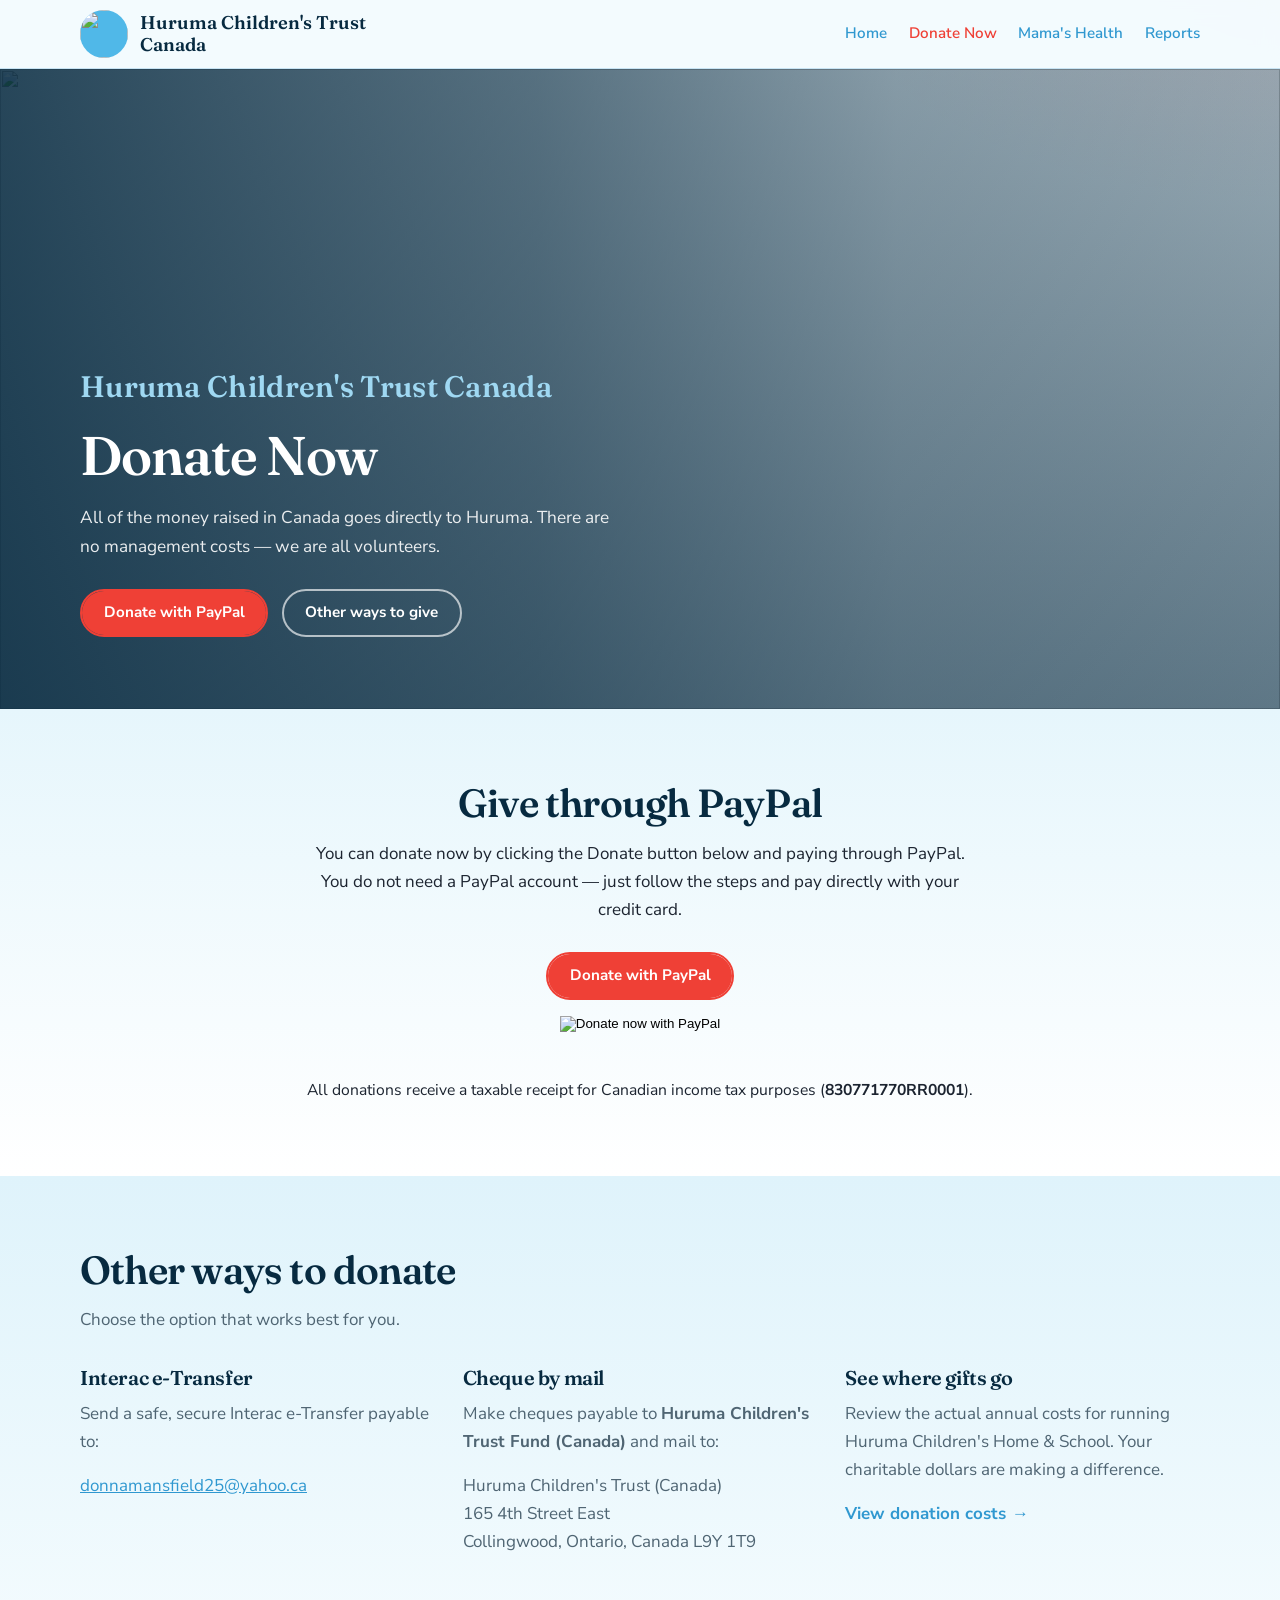
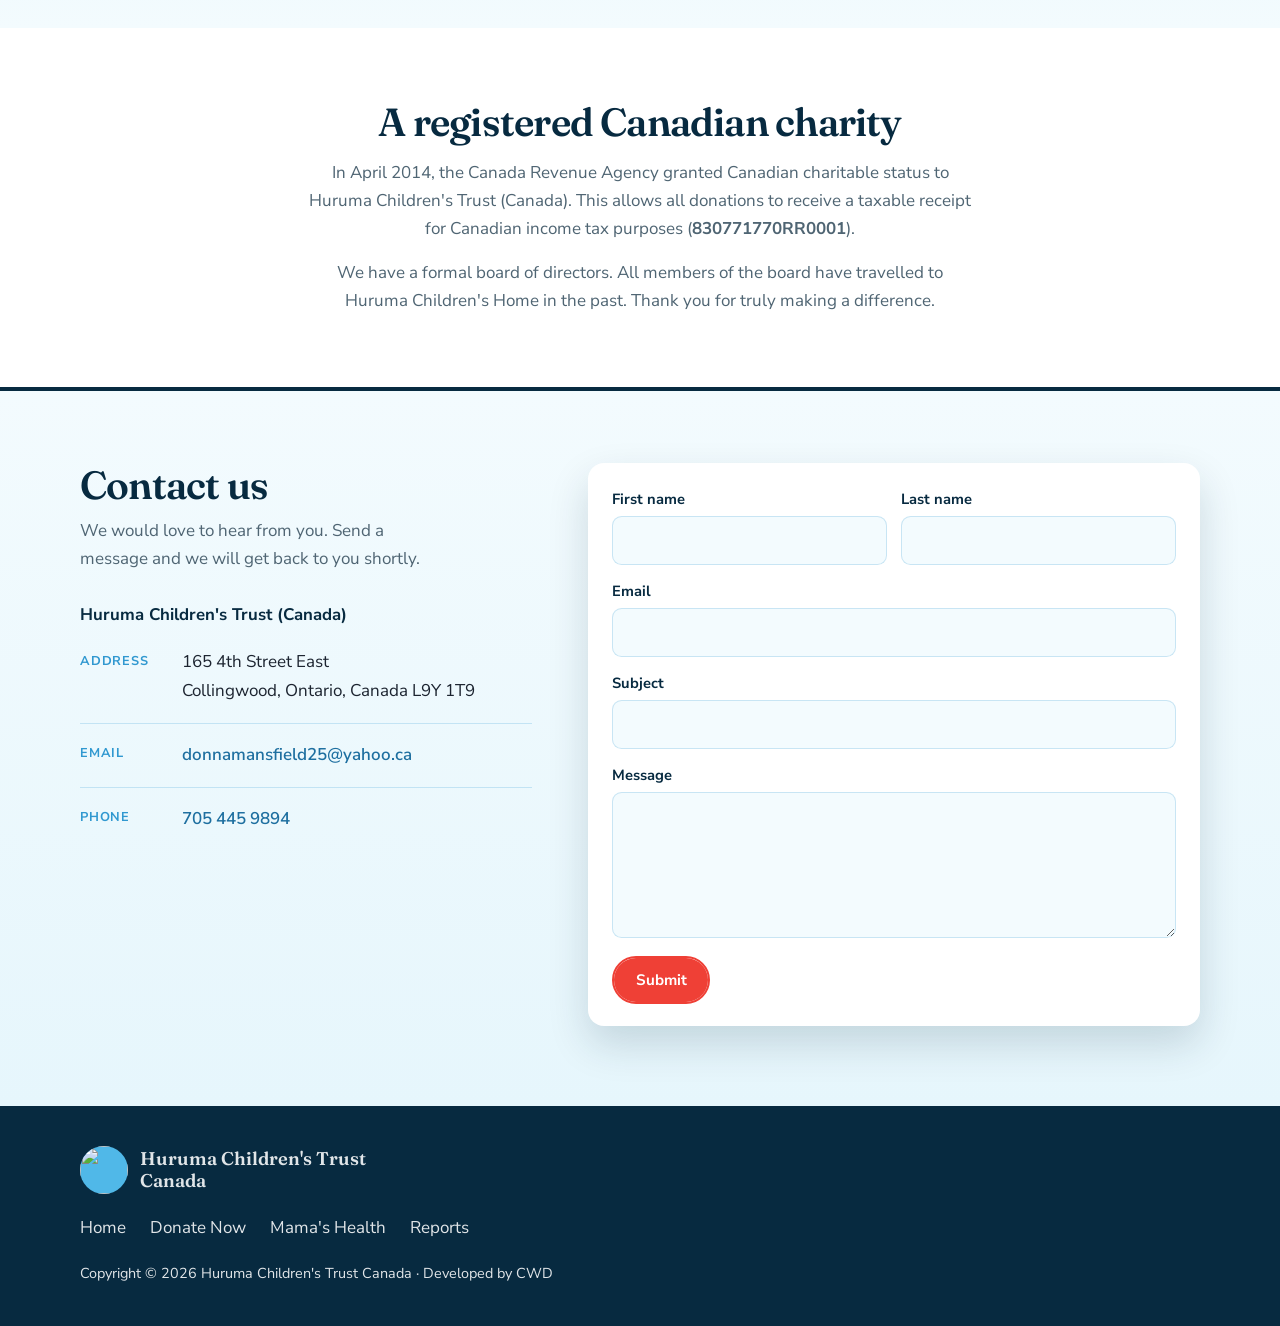
==== donate-now/index.html @ 6904f151 "Serve the existing public URLs and restore the contact form." ====
<!DOCTYPE html>
<html lang="en">
<head>
  <meta charset="utf-8">
  <meta name="viewport" content="width=device-width, initial-scale=1">
  <title>Donate Now | Huruma Children's Trust Canada</title>
  <meta name="description" content="Donate to Huruma Children's Trust Canada by PayPal, Interac e-Transfer, or cheque. All Canadian donations receive a charitable tax receipt.">
  <link rel="canonical" href="https://hurumachildrenstrustcanada.org/donate-now/">
  <meta property="og:title" content="Donate Now | Huruma Children's Trust Canada">
  <meta property="og:description" content="Your gift goes straight to the children at Huruma Children's Home in Ngong, Kenya.">
  <meta property="og:image" content="https://media.cwd-cdn.com/huruma-childrens-trust-canada/images/donate-hero-kids.jpg">
  <link rel="icon" href="https://media.cwd-cdn.com/huruma-childrens-trust-canada/images/favicon.png" type="image/png">
  <link rel="apple-touch-icon" href="https://media.cwd-cdn.com/huruma-childrens-trust-canada/images/favicon.png">
  <link rel="preconnect" href="https://fonts.googleapis.com">
  <link rel="preconnect" href="https://fonts.gstatic.com" crossorigin>
  <link href="https://fonts.googleapis.com/css2?family=Fraunces:opsz,wght@9..144,500;9..144,600;9..144,700&family=Nunito+Sans:opsz,wght@6..12,400;6..12,500;6..12,600;6..12,700&display=swap" rel="stylesheet">
  <link rel="stylesheet" href="../styles.css?v=20261124a">
</head>
<body>
  <a class="skip-link" href="#main">Skip to content</a>

  <header class="site-header">
    <div class="header-inner">
      <a class="brand" href="../index.html" aria-label="Huruma Children's Trust Canada home">
        <img src="https://media.cwd-cdn.com/huruma-childrens-trust-canada/images/logo.png" alt="" width="56" height="56">
        <span>Huruma Children's Trust Canada</span>
      </a>
      <button class="nav-toggle" type="button" aria-expanded="false" aria-controls="site-nav" aria-label="Open menu">
        <span></span><span></span><span></span>
      </button>
      <nav id="site-nav" class="site-nav" aria-label="Primary">
        <a href="../index.html">Home</a>
        <a href="../donate-now/" aria-current="page">Donate Now</a>
        <a href="../mamas-health/">Mama's Health</a>
        <a href="../reports-from-board-of-directors/">Reports</a>
      </nav>
    </div>
  </header>

  <main id="main">
    <section class="hero hero-page" aria-label="Donate">
      <div class="hero-media" aria-hidden="true">
        <div class="hero-slides">
          <img
            class="is-active"
            src="https://media.cwd-cdn.com/huruma-childrens-trust-canada/images/donate-hero-kids.jpg"
            alt=""
            width="1240"
            height="456"
            fetchpriority="high">
        </div>
      </div>
      <div class="hero-content">
        <p class="hero-brand">Huruma Children's Trust Canada</p>
        <h1>Donate Now</h1>
        <p class="hero-lead">All of the money raised in Canada goes directly to Huruma. There are no management costs — we are all volunteers.</p>
        <form id="paypal-hero" class="paypal-form-hidden" action="https://www.paypal.com/cgi-bin/webscr" method="post" target="_blank">
          <input type="hidden" name="cmd" value="_donations">
          <input type="hidden" name="bn" value="TipsandTricks_SP">
          <input type="hidden" name="business" value="donnamansfield25@yahoo.ca">
          <input type="hidden" name="rm" value="0">
          <input type="hidden" name="currency_code" value="CAD">
          <input type="hidden" name="item_name" value="Huruma Children's Trust Canada">
        </form>
        <div class="hero-actions">
          <button class="btn btn-primary" type="submit" form="paypal-hero" name="submit">Donate with PayPal</button>
          <a class="btn btn-ghost" href="#other-ways">Other ways to give</a>
        </div>
      </div>
    </section>

    <section class="donate-intro" id="paypal">
      <div class="wrap narrow">
        <h2>Give through PayPal</h2>
        <p>You can donate now by clicking the Donate button below and paying through PayPal. You do not need a PayPal account — just follow the steps and pay directly with your credit card.</p>

        <form class="paypal-form" action="https://www.paypal.com/cgi-bin/webscr" method="post" target="_blank">
          <input type="hidden" name="cmd" value="_donations">
          <input type="hidden" name="bn" value="TipsandTricks_SP">
          <input type="hidden" name="business" value="donnamansfield25@yahoo.ca">
          <input type="hidden" name="rm" value="0">
          <input type="hidden" name="currency_code" value="CAD">
          <input type="hidden" name="item_name" value="Huruma Children's Trust Canada">
          <div class="paypal-actions">
            <button class="btn btn-primary" type="submit" name="submit">Donate with PayPal</button>
            <button class="paypal-btn" type="submit" name="submit">
              <img
                src="https://media.cwd-cdn.com/huruma-childrens-trust-canada/images/paypal-donate.png"
                alt="Donate now with PayPal"
                width="280"
                height="80">
            </button>
          </div>
        </form>
        <p class="donate-receipt">All donations receive a taxable receipt for Canadian income tax purposes (<strong>830771770RR0001</strong>).</p>
      </div>
    </section>

    <section class="donate-ways" id="other-ways">
      <div class="wrap">
        <div class="section-head">
          <h2>Other ways to donate</h2>
          <p>Choose the option that works best for you.</p>
        </div>
        <div class="donate-ways-grid">
          <article class="donate-way">
            <h3>Interac e-Transfer</h3>
            <p>Send a safe, secure Interac e-Transfer payable to:</p>
            <p><a href="mailto:donnamansfield25@yahoo.ca">donnamansfield25@yahoo.ca</a></p>
          </article>
          <article class="donate-way">
            <h3>Cheque by mail</h3>
            <p>Make cheques payable to <strong>Huruma Children's Trust Fund (Canada)</strong> and mail to:</p>
            <p>Huruma Children's Trust (Canada)<br>
              165 4th Street East<br>
              Collingwood, Ontario, Canada L9Y 1T9</p>
          </article>
          <article class="donate-way">
            <h3>See where gifts go</h3>
            <p>Review the actual annual costs for running Huruma Children's Home &amp; School. Your charitable dollars are making a difference.</p>
            <p><a class="text-link" href="../donation-costs.html">View donation costs <span aria-hidden="true">→</span></a></p>
          </article>
        </div>
      </div>
    </section>

    <section class="donate-trust">
      <div class="wrap narrow">
        <h2>A registered Canadian charity</h2>
        <p>In April 2014, the Canada Revenue Agency granted Canadian charitable status to Huruma Children's Trust (Canada). This allows all donations to receive a taxable receipt for Canadian income tax purposes (<strong>830771770RR0001</strong>).</p>
        <p>We have a formal board of directors. All members of the board have travelled to Huruma Children's Home in the past. Thank you for truly making a difference.</p>
      </div>
    </section>

    <section class="contact" id="contact">
      <div class="wrap contact-panel">
        <div class="contact-copy">
          <div class="contact-intro">
            <h2>Contact us</h2>
            <p>We would love to hear from you. Send a message and we will get back to you shortly.</p>
          </div>
          <div class="contact-details">
            <p class="contact-org">Huruma Children's Trust (Canada)</p>
            <div class="contact-rows">
              <div class="contact-row">
                <span class="contact-label">Address</span>
                <p>165 4th Street East<br>Collingwood, Ontario, Canada L9Y 1T9</p>
              </div>
              <div class="contact-row">
                <span class="contact-label">Email</span>
                <p><a href="mailto:donnamansfield25@yahoo.ca">donnamansfield25@yahoo.ca</a></p>
              </div>
              <div class="contact-row">
                <span class="contact-label">Phone</span>
                <p><a href="tel:+17054459894">705 445 9894</a></p>
              </div>
            </div>
          </div>
        </div>
        <form class="contact-form" action="https://formsubmit.co/donnamansfield25@yahoo.ca" method="post">
          <p class="contact-sent" role="status" hidden>Thank you. Your message has been sent, and we will get back to you shortly.</p>
          <input type="hidden" name="_subject" value="Message from the Huruma Children's Trust Canada website">
          <input type="hidden" name="_template" value="table">
          <input type="hidden" name="_captcha" value="false">
          <input type="hidden" name="_next" value="">
          <p class="contact-honey" aria-hidden="true">
            <label>If you are human, leave this field blank.
              <input type="text" name="_honey" tabindex="-1" autocomplete="off">
            </label>
          </p>
          <div class="contact-fields">
            <label>
              <span>First name</span>
              <input type="text" name="First name" autocomplete="given-name" required>
            </label>
            <label>
              <span>Last name</span>
              <input type="text" name="Last name" autocomplete="family-name" required>
            </label>
          </div>
          <label>
            <span>Email</span>
            <input type="email" name="email" autocomplete="email" required>
          </label>
          <label>
            <span>Subject</span>
            <input type="text" name="Subject" autocomplete="off" required>
          </label>
          <label>
            <span>Message</span>
            <textarea name="Message" rows="5" required></textarea>
          </label>
          <button class="btn btn-primary" type="submit">Submit</button>
        </form>
      </div>
    </section>
  </main>

  <footer class="site-footer">
    <div class="wrap footer-grid">
      <a class="brand brand-footer" href="../index.html">
        <img src="https://media.cwd-cdn.com/huruma-childrens-trust-canada/images/logo.png" alt="" width="48" height="48">
        <span>Huruma Children's Trust Canada</span>
      </a>
      <nav aria-label="Footer">
        <a href="../index.html">Home</a>
        <a href="../donate-now/">Donate Now</a>
        <a href="../mamas-health/">Mama's Health</a>
        <a href="../reports-from-board-of-directors/">Reports</a>
      </nav>
      <p class="footer-meta">Copyright © 2026 Huruma Children's Trust Canada · Developed by <a href="https://collingwoodwebdesign.com">CWD</a></p>
    </div>
  </footer>

  <script>
    (function () {
      var toggle = document.querySelector('.nav-toggle');
      var nav = document.getElementById('site-nav');
      if (!toggle || !nav) return;
      toggle.addEventListener('click', function () {
        var open = toggle.getAttribute('aria-expanded') === 'true';
        toggle.setAttribute('aria-expanded', String(!open));
        nav.classList.toggle('is-open', !open);
      });
    })();
  </script>
  <script>
    (function () {
      var sent = new URLSearchParams(location.search).get("sent") === "1";
      document.querySelectorAll(".contact-form").forEach(function (form) {
        var next = form.querySelector('input[name="_next"]');
        if (next) {
          var url = new URL(location.href);
          url.searchParams.set("sent", "1");
          url.hash = "contact";
          next.value = url.toString();
        }
        var note = form.querySelector(".contact-sent");
        if (sent && note) note.hidden = false;
      });
    })();
  </script>
</body>
</html>
---- styles.css ----
:root {
  /* Logo colours: sky blue, heart red, white + dark for contrast */
  --blue: #3098d0;
  --blue-bright: #50b8e8;
  --blue-deep: #1e6fa0;
  --dark: #072a40;
  --sky: #e6f6fc;
  --sky-soft: #f3fbfe;
  --ink: #1c2430;
  --muted: #4f6573;
  --white: #ffffff;
  --accent: #ef4036;
  --accent-deep: #d4332b;
  --line: rgba(48, 152, 208, 0.22);
  --shadow: 0 18px 40px rgba(7, 42, 64, 0.16);
  --font-display: "Fraunces", Georgia, serif;
  --font-body: "Nunito Sans", "Segoe UI", sans-serif;
  --wrap: min(1120px, calc(100% - 2.5rem));
  --header-h: 4.25rem;
  --radius-photo: 1rem;

  /* Aliases used across the stylesheet */
  --navy: var(--blue);
  --navy-deep: var(--dark);
}

*,
*::before,
*::after {
  box-sizing: border-box;
}

html {
  scroll-behavior: smooth;
}

body {
  margin: 0;
  font-family: var(--font-body);
  font-size: 1.0625rem;
  line-height: 1.65;
  color: var(--ink);
  background:
    radial-gradient(1200px 500px at 8% -12%, rgba(80, 184, 232, 0.28), transparent 55%),
    radial-gradient(900px 420px at 100% 0%, rgba(239, 64, 54, 0.08), transparent 48%),
    var(--sky-soft);
}

img {
  max-width: 100%;
  height: auto;
  display: block;
}

a {
  color: var(--navy);
}

a:hover {
  color: var(--accent);
}

h1,
h2,
h3 {
  font-family: var(--font-display);
  font-weight: 600;
  line-height: 1.15;
  color: var(--dark);
  letter-spacing: -0.02em;
}

h1 {
  font-size: clamp(2.1rem, 5vw, 3.4rem);
  margin: 0 0 1rem;
}

h2 {
  font-size: clamp(1.75rem, 3.4vw, 2.45rem);
  margin: 0 0 0.85rem;
}

h3 {
  font-size: 1.25rem;
  margin: 0 0 0.5rem;
}

p {
  margin: 0 0 1rem;
}

p:last-child {
  margin-bottom: 0;
}

.skip-link {
  position: absolute;
  left: -999px;
  top: 0;
  background: var(--navy);
  color: var(--white);
  padding: 0.6rem 1rem;
  z-index: 1000;
}

.skip-link:focus {
  left: 0.75rem;
  top: 0.75rem;
}

.wrap {
  width: var(--wrap);
  margin-inline: auto;
}

.wrap.narrow {
  max-width: 42rem;
  text-align: center;
}

.section-head {
  max-width: 40rem;
  margin-bottom: 2rem;
}

.section-head p,
.hero-lead,
.mama-copy p,
.intro p {
  color: var(--muted);
}

.section-more {
  margin-top: 1.75rem;
}

/* Header */
.site-header {
  position: sticky;
  top: 0;
  z-index: 50;
  background: rgba(243, 251, 254, 0.94);
  backdrop-filter: blur(10px);
  border-bottom: 1px solid var(--line);
}

.header-inner {
  width: var(--wrap);
  margin-inline: auto;
  min-height: var(--header-h);
  display: flex;
  align-items: center;
  justify-content: space-between;
  gap: 1rem;
}

.brand {
  display: inline-flex;
  align-items: center;
  gap: 0.75rem;
  text-decoration: none;
  color: var(--dark);
  font-family: var(--font-display);
  font-weight: 600;
  font-size: clamp(0.95rem, 2vw, 1.15rem);
  line-height: 1.2;
  max-width: min(100%, 18rem);
}

.brand img {
  width: 3rem;
  height: 3rem;
  object-fit: cover;
  flex-shrink: 0;
  border-radius: 50%;
  background: var(--blue-bright);
}

.site-nav {
  display: flex;
  align-items: center;
  gap: 1.35rem;
}

.site-nav a {
  text-decoration: none;
  color: var(--navy);
  font-weight: 600;
  font-size: 0.95rem;
}

.site-nav a[aria-current="page"] {
  color: var(--accent);
}

.nav-toggle {
  display: none;
  width: 2.5rem;
  height: 2.5rem;
  border: 0;
  background: transparent;
  padding: 0.45rem;
  cursor: pointer;
}

.nav-toggle span {
  display: block;
  height: 2px;
  margin: 0.35rem 0;
  background: var(--navy);
  border-radius: 2px;
  transition: transform 0.25s ease, opacity 0.25s ease;
}

.nav-toggle[aria-expanded="true"] span:nth-child(1) {
  transform: translateY(8px) rotate(45deg);
}

.nav-toggle[aria-expanded="true"] span:nth-child(2) {
  opacity: 0;
}

.nav-toggle[aria-expanded="true"] span:nth-child(3) {
  transform: translateY(-8px) rotate(-45deg);
}

/* Buttons & links */
.btn {
  display: inline-flex;
  align-items: center;
  justify-content: center;
  gap: 0.4rem;
  min-height: 3rem;
  height: 3rem;
  max-height: 3rem;
  padding: 0 1.35rem;
  border-radius: 999px;
  text-decoration: none;
  font-weight: 700;
  font-size: 0.95rem;
  line-height: 1;
  border: 2px solid transparent;
  box-sizing: border-box;
  font-family: inherit;
  transition: transform 0.2s ease, background 0.2s ease, color 0.2s ease, border-color 0.2s ease;
}

button.btn {
  appearance: none;
  -webkit-appearance: none;
  cursor: pointer;
  margin: 0;
  background-clip: padding-box;
}

.btn:hover {
  transform: translateY(-1px);
}

.btn-primary {
  background: var(--accent);
  color: var(--white);
  border-color: var(--accent);
}

.btn-primary:hover {
  background: var(--accent-deep);
  border-color: var(--accent-deep);
  color: var(--white);
}

.btn-ghost {
  background: transparent;
  color: var(--white);
  border-color: rgba(255, 255, 255, 0.65);
}

.btn-ghost:hover {
  background: rgba(255, 255, 255, 0.12);
  color: var(--white);
}

.text-link {
  display: inline-flex;
  align-items: center;
  gap: 0.35rem;
  font-weight: 700;
  text-decoration: none;
  color: var(--navy);
}

.text-link:hover {
  color: var(--accent);
}

/* Hero — full-bleed */
.hero {
  position: relative;
  min-height: min(92vh, 860px);
  display: grid;
  align-items: end;
  color: var(--white);
  overflow: hidden;
}

.hero-media {
  position: absolute;
  inset: 0;
}

.hero-slides {
  position: absolute;
  inset: 0;
}

.hero-slides img {
  position: absolute;
  inset: 0;
  width: 100%;
  height: 100%;
  object-fit: cover;
  object-position: center 30%;
  opacity: 0;
  transition: opacity 1.1s ease-in-out;
  z-index: 0;
}

.hero-slides img.is-active {
  opacity: 1;
  z-index: 1;
}

.hero-media::after {
  content: "";
  position: absolute;
  inset: 0;
  z-index: 2;
  background:
    linear-gradient(90deg, rgba(7, 42, 64, 0.82) 0%, rgba(7, 42, 64, 0.55) 42%, rgba(7, 42, 64, 0.28) 70%, rgba(7, 42, 64, 0.18) 100%),
    linear-gradient(180deg, rgba(7, 42, 64, 0.25) 0%, rgba(7, 42, 64, 0.55) 100%);
}

.hero-content {
  position: relative;
  z-index: 3;
  width: var(--wrap);
  margin: 0 auto;
  padding: 5.5rem 0 4.5rem;
  max-width: 38rem;
  margin-left: max(1.25rem, calc((100% - min(1120px, calc(100% - 2.5rem))) / 2));
  animation: rise 0.9s ease-out both;
}

.hero-brand {
  margin: 0 0 0.85rem;
  font-family: var(--font-display);
  font-size: clamp(1.35rem, 3vw, 1.85rem);
  font-weight: 600;
  color: #9fd8f2;
  letter-spacing: 0.01em;
}

.hero h1 {
  color: var(--white);
}

.hero-lead {
  color: rgba(255, 255, 255, 0.9);
  font-size: 1.08rem;
  max-width: 34rem;
  margin-bottom: 1.75rem;
}

.hero-actions {
  display: flex;
  flex-wrap: wrap;
  align-items: center;
  gap: 0.85rem;
}

/* Intro */
.intro {
  padding: 5rem 0 4rem;
  background:
    linear-gradient(180deg, var(--sky) 0%, var(--white) 100%);
}

.intro h2 {
  animation: rise 0.7s ease-out both;
}

/* Mama */
.mama {
  padding: 4.5rem 0;
}

.mama-grid {
  display: grid;
  grid-template-columns: minmax(0, 0.9fr) minmax(0, 1.1fr);
  gap: 3rem;
  align-items: center;
}

.mama-photo {
  margin: 0;
  overflow: hidden;
  border-radius: var(--radius-photo);
  box-shadow: var(--shadow);
}

.mama-photo img {
  width: 100%;
  aspect-ratio: 4 / 5;
  object-fit: cover;
}

.mama-copy .text-link {
  margin-top: 0.5rem;
}

/* Stories — interaction/content blocks, not chrome-heavy cards */
.stories {
  padding: 4.5rem 0;
  background:
    linear-gradient(180deg, #dff3fb 0%, var(--sky-soft) 100%);
}

.story-list {
  display: grid;
  grid-template-columns: repeat(3, minmax(0, 1fr));
  gap: 1.75rem;
}

.story {
  display: flex;
  flex-direction: column;
  min-width: 0;
}

.story-photo {
  overflow: hidden;
  border-radius: var(--radius-photo);
}

.story-photo img {
  width: 100%;
  aspect-ratio: 4 / 5;
  object-fit: cover;
  transition: transform 0.45s ease;
}

.story:hover .story-photo img {
  transform: scale(1.04);
}

.story-body {
  padding: 1.15rem 0.15rem 0;
}

.story-body p {
  color: var(--muted);
  font-size: 0.98rem;
}

/* Photo strip */
.visit-strip {
  display: grid;
  grid-template-columns: 1.2fr 0.9fr 0.9fr;
  gap: 0.4rem;
  background: var(--white);
  padding: 0.4rem;
}

.visit-strip img {
  width: 100%;
  height: 100%;
  min-height: 220px;
  max-height: 340px;
  object-fit: cover;
  border-radius: var(--radius-photo);
}

/* Videos */
.videos {
  padding: 4.5rem 0;
}

.video-grid {
  display: grid;
  grid-template-columns: 1fr 1fr;
  gap: 1.25rem;
}

.video-link {
  position: relative;
  display: block;
  overflow: hidden;
  border-radius: var(--radius-photo);
  text-decoration: none;
  color: var(--white);
  box-shadow: var(--shadow);
}

.video-link img {
  width: 100%;
  aspect-ratio: 16 / 10;
  object-fit: cover;
  transition: transform 0.45s ease;
}

.video-link:hover img {
  transform: scale(1.04);
}

.video-link::after {
  content: "";
  position: absolute;
  inset: 0;
  background: linear-gradient(180deg, transparent 40%, rgba(7, 42, 64, 0.72) 100%);
}

.play {
  position: absolute;
  z-index: 1;
  left: 50%;
  top: 50%;
  width: 4rem;
  height: 4rem;
  margin: -2rem 0 0 -2rem;
  border-radius: 50%;
  background: rgba(255, 255, 255, 0.92);
  box-shadow: 0 8px 24px rgba(0, 0, 0, 0.25);
}

.play::before {
  content: "";
  position: absolute;
  left: 1.55rem;
  top: 1.25rem;
  border-style: solid;
  border-width: 0.75rem 0 0.75rem 1.2rem;
  border-color: transparent transparent transparent var(--navy);
}

.video-label {
  position: absolute;
  z-index: 1;
  left: 1.1rem;
  bottom: 1rem;
  font-family: var(--font-display);
  font-size: 1.5rem;
  font-weight: 600;
}

/* Reports */
.reports {
  padding: 4.5rem 0;
  background: var(--sky);
  border-block: 4px solid var(--dark);
}

.report-list {
  display: grid;
  gap: 1.5rem;
}

.report {
  display: grid;
  grid-template-columns: 10rem 1fr;
  gap: 1.35rem;
  align-items: center;
  padding-bottom: 1.5rem;
  border-bottom: 1px solid var(--line);
}

.report:last-child {
  border-bottom: 0;
  padding-bottom: 0;
}

.report img {
  width: 100%;
  aspect-ratio: 1;
  object-fit: cover;
  border-radius: var(--radius-photo);
}

.report p {
  color: var(--muted);
  margin-bottom: 0.55rem;
}

/* Alumni */
.alumni {
  padding: 4.5rem 0;
}

.alumni-grid {
  display: grid;
  grid-template-columns: 1.4fr 0.8fr;
  gap: 2.5rem;
  align-items: center;
}

.alumni-media {
  margin: 0;
  overflow: hidden;
  border-radius: var(--radius-photo);
  position: relative;
  aspect-ratio: 16 / 10;
  background: var(--sky);
}

.alumni-slides {
  position: absolute;
  inset: 0;
}

.alumni-slides img {
  position: absolute;
  inset: 0;
  width: 100%;
  height: 100%;
  object-fit: cover;
  object-position: center;
  opacity: 0;
  transition: opacity 1.1s ease-in-out;
  z-index: 0;
}

.alumni-slides img.is-active {
  opacity: 1;
  z-index: 1;
}

.alumni p {
  color: var(--muted);
}

/* Ways to help */
.ways {
  padding: 4.5rem 0 5rem;
  background:
    linear-gradient(180deg, var(--sky-soft) 0%, #dff3fb 100%);
}

.ways-grid {
  display: grid;
  grid-template-columns: repeat(3, minmax(0, 1fr));
  gap: 1.5rem;
}

.way {
  text-decoration: none;
  color: inherit;
  text-align: center;
  padding: 0.5rem 0.75rem;
  transition: transform 0.25s ease;
}

.way:hover {
  transform: translateY(-4px);
  color: inherit;
}

.way-icon {
  display: block;
  width: min(11rem, 70%);
  height: auto;
  margin: 0 auto 1rem;
  border-radius: 50%;
}

.way h3 {
  color: var(--dark);
  font-size: 1.15rem;
}

.way p {
  color: var(--muted);
  font-size: 0.98rem;
  max-width: 22rem;
  margin-inline: auto;
}

/* Donate band */
.donate-band {
  background:
    linear-gradient(120deg, var(--dark) 0%, #0b3d5c 48%, var(--blue-deep) 100%);
  color: var(--white);
  padding: 3.5rem 0;
}

.donate-band h2 {
  color: var(--white);
}

.donate-band p {
  color: rgba(255, 255, 255, 0.88);
  max-width: 40rem;
}

.donate-band-inner {
  display: flex;
  align-items: center;
  justify-content: space-between;
  gap: 2rem;
}

.donate-band-actions {
  display: flex;
  flex-wrap: wrap;
  align-items: center;
  gap: 0.85rem;
  flex-shrink: 0;
}

.paypal-form-hidden {
  position: absolute;
  width: 1px;
  height: 1px;
  overflow: hidden;
  clip: rect(0 0 0 0);
  white-space: nowrap;
}

.paypal-form-inline {
  margin: 0;
  padding: 0;
  border: 0;
  display: inline-flex;
  align-items: center;
}

.hero-actions > .btn,
.donate-band-actions > .btn {
  margin: 0;
  flex: 0 0 auto;
}

.donate-band .btn-ghost {
  color: var(--white);
  border-color: rgba(255, 255, 255, 0.7);
}

.donate-band .btn-ghost:hover {
  background: rgba(255, 255, 255, 0.14);
  color: var(--white);
}

/* Contact */
.contact {
  padding: 4.5rem 0 5rem;
  background:
    linear-gradient(180deg, var(--sky-soft) 0%, var(--sky) 100%);
  border-top: 4px solid var(--dark);
}

.contact-panel {
  display: grid;
  grid-template-columns: minmax(0, 0.85fr) minmax(0, 1.15fr);
  gap: 2.5rem 3.5rem;
  align-items: start;
}

.contact-intro h2 {
  margin-bottom: 0.55rem;
}

.contact-intro p {
  color: var(--muted);
  margin: 0;
  max-width: 22rem;
}

.contact-details {
  margin-top: 1.75rem;
}

.contact-org {
  font-weight: 700;
  color: var(--dark);
  margin: 0 0 1.25rem;
  font-size: 1.05rem;
}

.contact-rows {
  display: grid;
  gap: 1.15rem;
}

.contact-row {
  display: grid;
  grid-template-columns: 5.5rem 1fr;
  gap: 0.85rem;
  align-items: start;
  padding-top: 1.05rem;
  border-top: 1px solid var(--line);
}

.contact-row:first-of-type {
  padding-top: 0;
  border-top: 0;
}

.contact-label {
  font-size: 0.8rem;
  font-weight: 700;
  letter-spacing: 0.06em;
  text-transform: uppercase;
  color: var(--blue);
  padding-top: 0.15rem;
}

.contact-row p {
  margin: 0;
  color: var(--ink);
}

.contact a {
  text-decoration: none;
  font-weight: 600;
  color: var(--blue-deep);
}

.contact a:hover {
  color: var(--accent);
}

.contact-form {
  position: relative;
  display: grid;
  gap: 0.9rem;
  margin: 0;
  padding: 1.5rem 1.5rem 1.35rem;
  background: var(--white);
  border-radius: 1rem;
  box-shadow: var(--shadow);
}

.contact-form label {
  display: grid;
  gap: 0.3rem;
  font-size: 0.92rem;
  font-weight: 700;
  color: var(--dark);
}

.contact-fields {
  display: grid;
  grid-template-columns: 1fr 1fr;
  gap: 0.9rem;
}

.contact-form input,
.contact-form textarea {
  width: 100%;
  font: inherit;
  color: var(--ink);
  background: var(--sky-soft);
  border: 1px solid var(--line);
  border-radius: 0.6rem;
  padding: 0.7rem 0.85rem;
}

.contact-form textarea {
  resize: vertical;
  min-height: 8rem;
}

.contact-form input:focus,
.contact-form textarea:focus {
  outline: 2px solid var(--blue-bright);
  border-color: var(--blue);
  background: var(--white);
}

.contact-form .btn {
  justify-self: start;
  margin-top: 0.25rem;
}

.contact-honey {
  position: absolute;
  left: -10000px;
  width: 1px;
  height: 1px;
  overflow: hidden;
}

.contact-sent {
  margin: 0;
  padding: 0.75rem 0.9rem;
  border-radius: 0.6rem;
  background: #e5f6ea;
  color: #145c32;
  font-weight: 700;
}

.contact-sent[hidden] {
  display: none;
}

@media (max-width: 760px) {
  .contact-panel {
    grid-template-columns: 1fr;
    gap: 1.5rem;
  }

  .contact-fields {
    grid-template-columns: 1fr;
  }

  .contact-row {
    grid-template-columns: 1fr;
    gap: 0.25rem;
  }
}

/* Footer */
.site-footer {
  background: var(--dark);
  color: rgba(255, 255, 255, 0.88);
  padding: 2.5rem 0;
}

.footer-grid {
  display: grid;
  gap: 1.25rem;
}

.brand-footer {
  color: var(--white);
  max-width: 20rem;
}

.site-footer nav {
  display: flex;
  flex-wrap: wrap;
  gap: 1rem 1.5rem;
}

.site-footer a {
  color: rgba(255, 255, 255, 0.88);
  text-decoration: none;
}

.site-footer a:hover {
  color: #b8e7fa;
}

.footer-meta {
  margin: 0;
  font-size: 0.9rem;
}

/* Page shells for secondary pages */
.page-hero {
  padding: 4rem 0 2.5rem;
  background: linear-gradient(180deg, var(--sky), var(--white));
}

.page-hero h1 {
  margin-bottom: 0.6rem;
}

.page-body {
  padding: 0 0 4.5rem;
}

.page-body .wrap {
  max-width: 44rem;
}

.page-body p {
  color: var(--muted);
}

.costs-page .costs-wrap {
  max-width: 52rem;
}

.costs-note {
  margin-bottom: 1.5rem;
}

.costs-table-wrap {
  overflow-x: auto;
  border-radius: var(--radius-photo);
  border: 1px solid var(--line);
  background: var(--white);
}

.costs-table {
  width: 100%;
  border-collapse: collapse;
  font-size: 0.98rem;
}

.costs-table th,
.costs-table td {
  padding: 0.85rem 1rem;
  text-align: left;
  border-bottom: 1px solid var(--line);
  vertical-align: top;
}

.costs-table thead th {
  background: var(--dark);
  color: var(--white);
  font-weight: 700;
  white-space: nowrap;
}

.costs-table tbody th {
  font-weight: 600;
  color: var(--dark);
}

.costs-table tbody tr:nth-child(even) {
  background: var(--sky-soft);
}

.costs-table tbody tr:last-child th,
.costs-table tbody tr:last-child td {
  border-bottom: 0;
}

.costs-table td {
  font-variant-numeric: tabular-nums;
  white-space: nowrap;
  color: var(--ink);
}

.costs-footnote {
  margin-top: 1.35rem;
  font-size: 0.95rem;
}

.costs-actions {
  display: flex;
  flex-wrap: wrap;
  align-items: center;
  gap: 1.25rem;
  margin-top: 2rem;
}

/* Donate page */
.hero-page {
  min-height: min(72vh, 640px);
}

.donate-intro,
.donate-trust {
  padding: 4.5rem 0;
}

.donate-intro {
  background: linear-gradient(180deg, var(--sky) 0%, var(--white) 100%);
  text-align: center;
}

.donate-intro .wrap,
.donate-trust .wrap {
  max-width: 42rem;
}

.paypal-form {
  margin: 1.75rem 0 1rem;
}

.paypal-actions {
  display: flex;
  flex-direction: column;
  align-items: center;
  gap: 1rem;
}

.paypal-btn {
  display: inline-block;
  padding: 0;
  border: 0;
  background: transparent;
  cursor: pointer;
  transition: transform 0.25s ease;
}

.paypal-btn:hover {
  transform: translateY(-2px);
}

.paypal-btn img {
  width: min(18rem, 100%);
  height: auto;
  margin-inline: auto;
}

.donate-receipt {
  font-size: 0.98rem;
}

.donate-ways {
  padding: 4.5rem 0;
  background: linear-gradient(180deg, #dff3fb 0%, var(--sky-soft) 100%);
}

.donate-ways-grid {
  display: grid;
  grid-template-columns: repeat(3, minmax(0, 1fr));
  gap: 1.75rem;
}

.donate-way h3 {
  margin-bottom: 0.65rem;
}

.donate-way p {
  color: var(--muted);
}

.donate-trust {
  background: var(--white);
}

.donate-trust p {
  color: var(--muted);
}

@media (max-width: 900px) {
  .donate-ways-grid {
    grid-template-columns: 1fr;
  }
}

/* Board reports archive */
.report-jump {
  display: flex;
  flex-wrap: wrap;
  gap: 0.65rem 1rem;
  padding: 1.25rem 0;
  border-bottom: 1px solid var(--line);
}

.report-jump a {
  text-decoration: none;
  font-weight: 700;
  color: var(--blue-deep);
}

.report-jump a:hover {
  color: var(--accent);
}

.reports-archive {
  padding: 3rem 0 4.5rem;
  background: linear-gradient(180deg, var(--sky-soft) 0%, var(--white) 28%);
}

.reports-wrap {
  max-width: 46rem;
}

.report-article {
  padding: 2.25rem 0;
  border-bottom: 1px solid var(--line);
}

.report-article:last-child {
  border-bottom: 0;
}

.report-article h2 {
  margin-bottom: 1rem;
}

.report-article p {
  color: var(--muted);
}

.report-article .costs-table-wrap {
  margin: 1.25rem 0 1.5rem;
}

/* Mama's Health updates */
.update-block {
  padding: 4.5rem 0;
}

.update-block-alt {
  background: linear-gradient(180deg, var(--sky) 0%, var(--sky-soft) 100%);
}

.update-layout {
  display: grid;
  grid-template-columns: minmax(0, 1.15fr) minmax(0, 0.85fr);
  gap: 2.5rem;
  align-items: center;
}

.update-layout-reverse {
  grid-template-columns: minmax(0, 0.85fr) minmax(0, 1.15fr);
}

.update-layout-reverse .update-copy {
  order: 2;
}

.update-layout-reverse .update-photo {
  order: 1;
}

.update-label {
  margin: 0 0 0.4rem;
  font-size: 0.8rem;
  font-weight: 700;
  letter-spacing: 0.08em;
  text-transform: uppercase;
  color: var(--blue);
}

.update-copy h2 {
  margin-bottom: 1rem;
}

.update-copy p {
  color: var(--muted);
}

.update-photo {
  margin: 0;
  overflow: hidden;
  border-radius: var(--radius-photo);
}

.update-photo img {
  width: 100%;
  aspect-ratio: 4 / 5;
  object-fit: cover;
}

.update-block .wrap.narrow {
  max-width: 42rem;
}

.update-block .wrap.narrow p {
  color: var(--muted);
}

@media (max-width: 900px) {
  .update-layout,
  .update-layout-reverse {
    grid-template-columns: 1fr;
  }

  .update-layout-reverse .update-copy,
  .update-layout-reverse .update-photo {
    order: initial;
  }
}

/* Motion */
@keyframes rise {
  from {
    opacity: 0;
    transform: translateY(18px);
  }
  to {
    opacity: 1;
    transform: translateY(0);
  }
}

.reveal {
  opacity: 0;
  transform: translateY(22px);
  transition: opacity 0.75s ease, transform 0.75s ease;
}

.reveal.is-visible {
  opacity: 1;
  transform: translateY(0);
}

@media (prefers-reduced-motion: reduce) {
  html { scroll-behavior: auto; }
  .hero-slides img,
  .alumni-slides img,
  .hero-content,
  .intro h2,
  .video-link img,
  .way,
  .reveal,
  .story-photo img {
    animation: none !important;
    transition: none !important;
    transform: none !important;
  }

  .reveal {
    opacity: 1;
  }

  .hero-slides img,
  .alumni-slides img {
    opacity: 0;
  }

  .hero-slides img.is-active,
  .alumni-slides img.is-active {
    opacity: 1;
  }
}

/* Responsive */
@media (max-width: 900px) {
  .mama-grid,
  .alumni-grid,
  .video-grid,
  .ways-grid {
    grid-template-columns: 1fr;
  }

  .story-list {
    grid-template-columns: 1fr;
    max-width: 26rem;
  }

  .visit-strip {
    grid-template-columns: 1fr;
  }

  .visit-strip img {
    max-height: 280px;
  }

  .donate-band-inner {
    flex-direction: column;
    align-items: flex-start;
  }

  .donate-band-actions {
    width: 100%;
  }

  .report {
    grid-template-columns: 7rem 1fr;
  }
}

@media (max-width: 760px) {
  .nav-toggle {
    display: inline-block;
  }

  .site-nav {
    display: none;
    position: absolute;
    left: 0;
    right: 0;
    top: var(--header-h);
    flex-direction: column;
    align-items: stretch;
    gap: 0;
    padding: 0.75rem 1.25rem 1.25rem;
    background: rgba(255, 255, 255, 0.98);
    border-bottom: 1px solid var(--line);
  }

  .site-nav.is-open {
    display: flex;
  }

  .site-nav a {
    padding: 0.75rem 0;
    border-bottom: 1px solid var(--line);
  }

  .hero-content {
    margin-left: 1.25rem;
    margin-right: 1.25rem;
    width: auto;
    padding-top: 4.5rem;
  }

  .report {
    grid-template-columns: 1fr;
  }

  .report img {
    max-width: 12rem;
  }
}
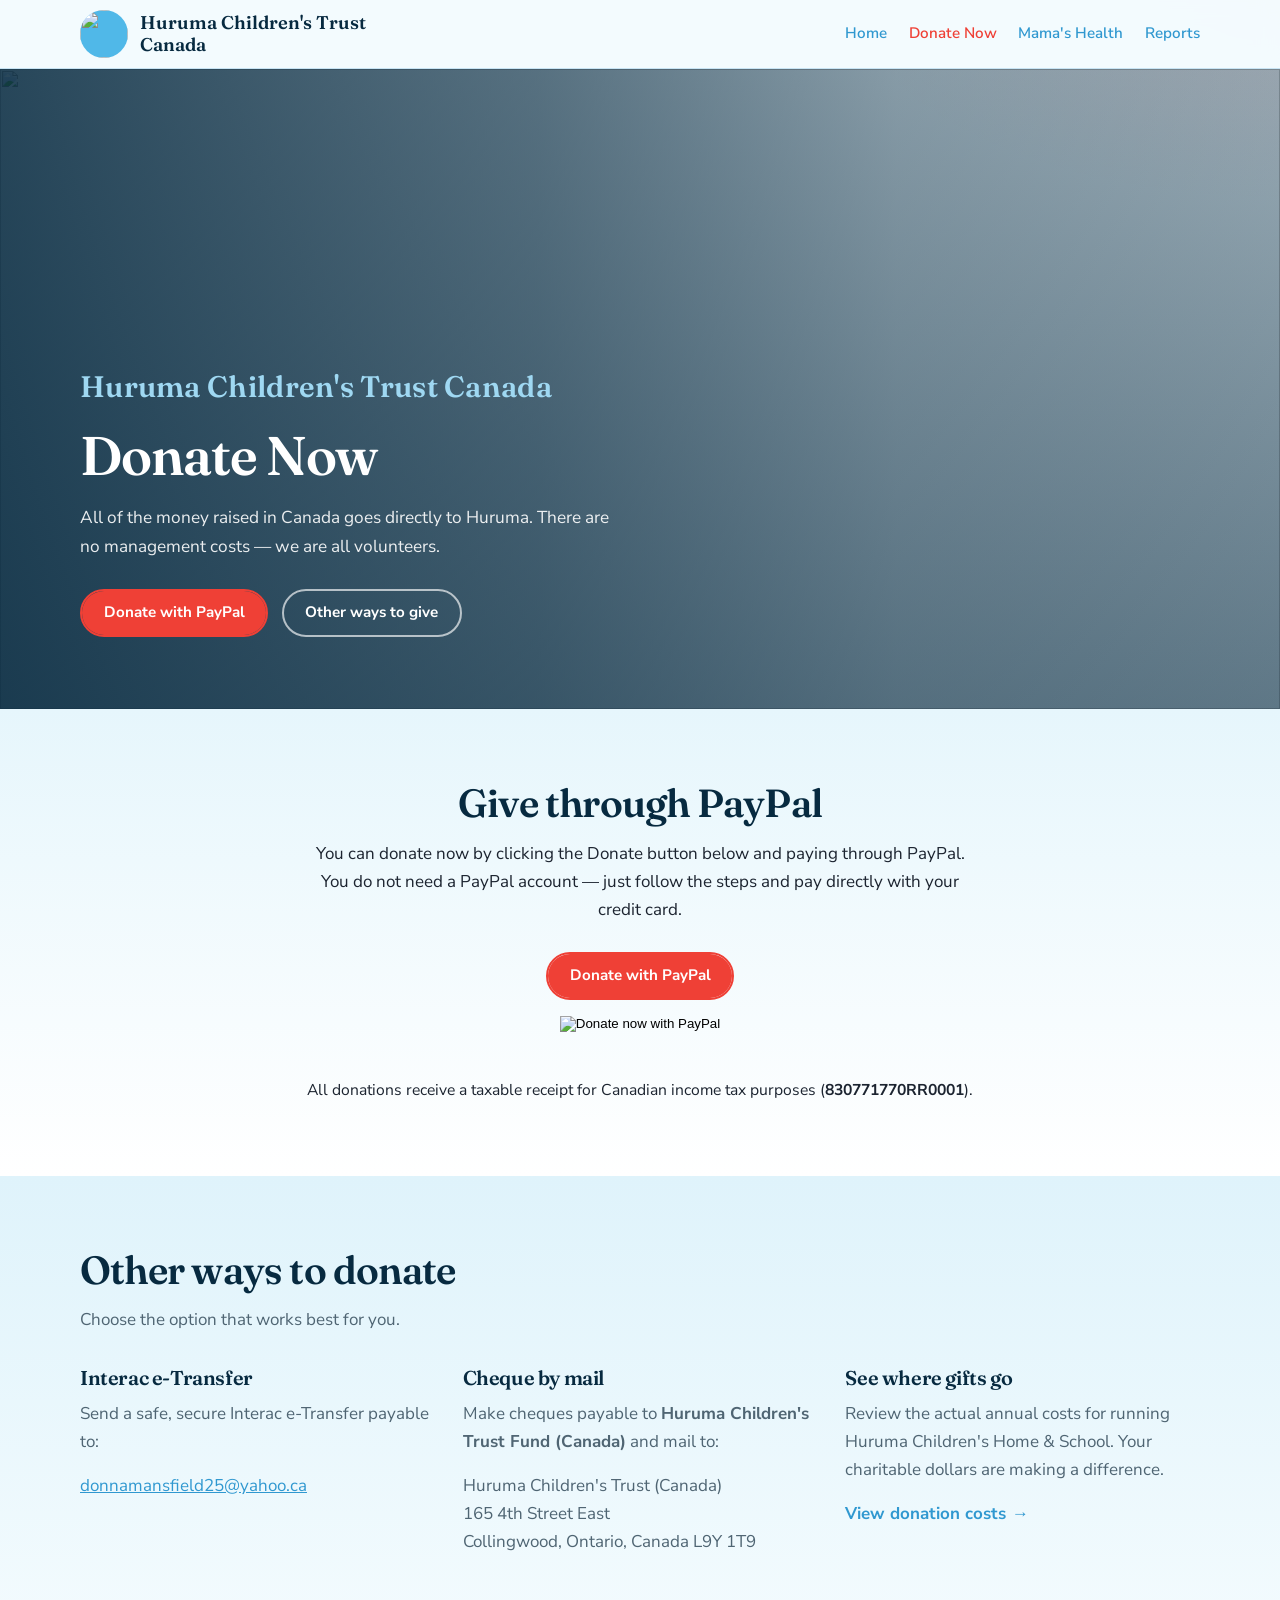
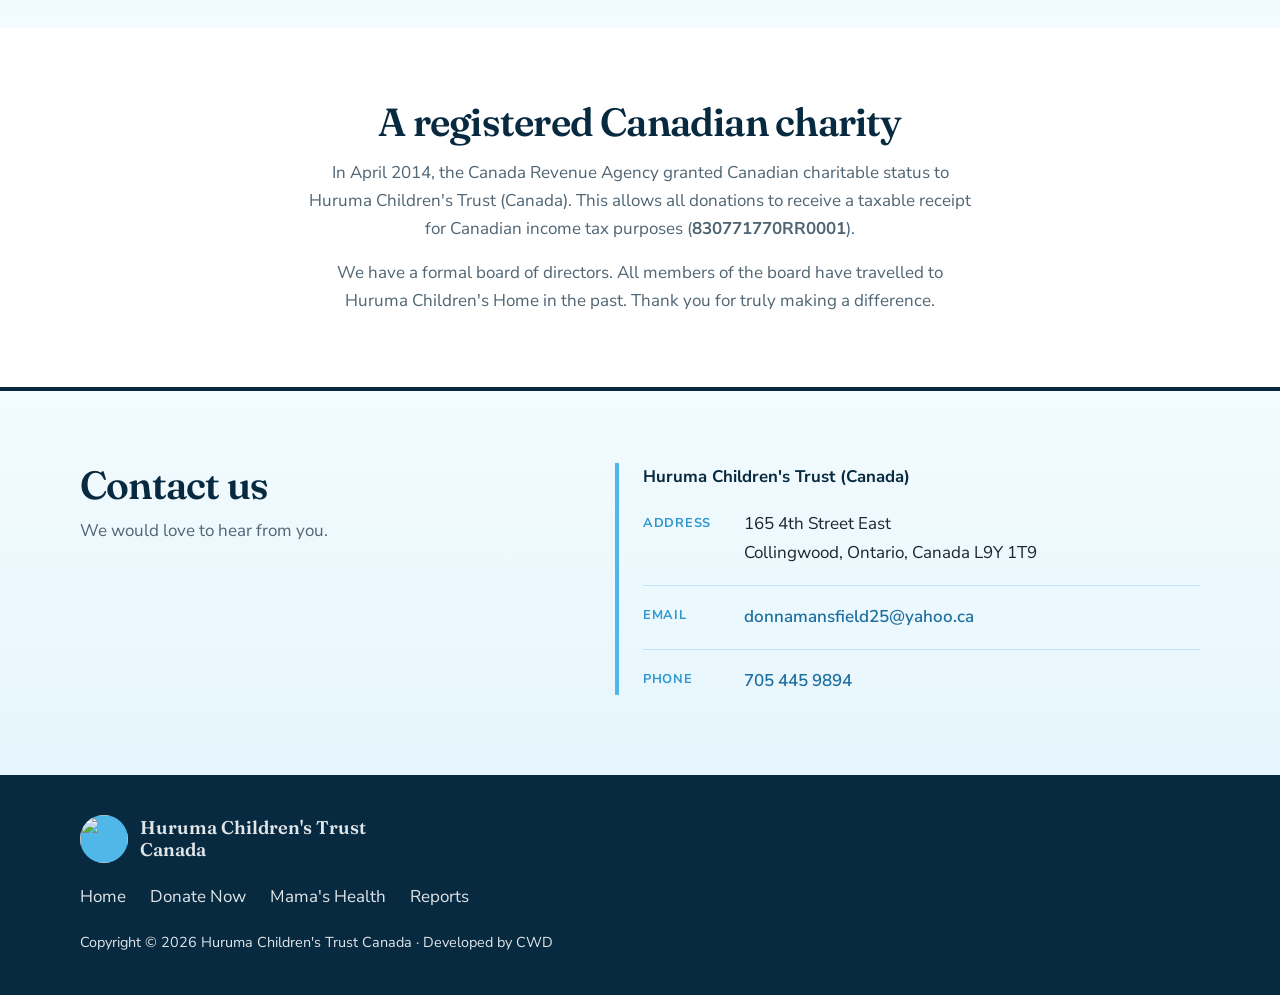
==== commit 4ade71c4: "Remove the contact form." ====
--- a/donate-now/index.html
+++ b/donate-now/index.html
@@ -14,7 +14,7 @@
   <link rel="preconnect" href="https://fonts.googleapis.com">
   <link rel="preconnect" href="https://fonts.gstatic.com" crossorigin>
   <link href="https://fonts.googleapis.com/css2?family=Fraunces:opsz,wght@9..144,500;9..144,600;9..144,700&family=Nunito+Sans:opsz,wght@6..12,400;6..12,500;6..12,600;6..12,700&display=swap" rel="stylesheet">
-  <link rel="stylesheet" href="../styles.css?v=20261124a">
+  <link rel="stylesheet" href="../styles.css?v=20261124b">
 </head>
 <body>
   <a class="skip-link" href="#main">Skip to content</a>
@@ -134,64 +134,27 @@
 
     <section class="contact" id="contact">
       <div class="wrap contact-panel">
-        <div class="contact-copy">
-          <div class="contact-intro">
-            <h2>Contact us</h2>
-            <p>We would love to hear from you. Send a message and we will get back to you shortly.</p>
-          </div>
-          <div class="contact-details">
-            <p class="contact-org">Huruma Children's Trust (Canada)</p>
-            <div class="contact-rows">
-              <div class="contact-row">
-                <span class="contact-label">Address</span>
-                <p>165 4th Street East<br>Collingwood, Ontario, Canada L9Y 1T9</p>
-              </div>
-              <div class="contact-row">
-                <span class="contact-label">Email</span>
-                <p><a href="mailto:donnamansfield25@yahoo.ca">donnamansfield25@yahoo.ca</a></p>
-              </div>
-              <div class="contact-row">
-                <span class="contact-label">Phone</span>
-                <p><a href="tel:+17054459894">705 445 9894</a></p>
-              </div>
+        <div class="contact-intro">
+          <h2>Contact us</h2>
+          <p>We would love to hear from you.</p>
+        </div>
+        <div class="contact-details">
+          <p class="contact-org">Huruma Children's Trust (Canada)</p>
+          <div class="contact-rows">
+            <div class="contact-row">
+              <span class="contact-label">Address</span>
+              <p>165 4th Street East<br>Collingwood, Ontario, Canada L9Y 1T9</p>
+            </div>
+            <div class="contact-row">
+              <span class="contact-label">Email</span>
+              <p><a href="mailto:donnamansfield25@yahoo.ca">donnamansfield25@yahoo.ca</a></p>
+            </div>
+            <div class="contact-row">
+              <span class="contact-label">Phone</span>
+              <p><a href="tel:+17054459894">705 445 9894</a></p>
             </div>
           </div>
         </div>
-        <form class="contact-form" action="https://formsubmit.co/donnamansfield25@yahoo.ca" method="post">
-          <p class="contact-sent" role="status" hidden>Thank you. Your message has been sent, and we will get back to you shortly.</p>
-          <input type="hidden" name="_subject" value="Message from the Huruma Children's Trust Canada website">
-          <input type="hidden" name="_template" value="table">
-          <input type="hidden" name="_captcha" value="false">
-          <input type="hidden" name="_next" value="">
-          <p class="contact-honey" aria-hidden="true">
-            <label>If you are human, leave this field blank.
-              <input type="text" name="_honey" tabindex="-1" autocomplete="off">
-            </label>
-          </p>
-          <div class="contact-fields">
-            <label>
-              <span>First name</span>
-              <input type="text" name="First name" autocomplete="given-name" required>
-            </label>
-            <label>
-              <span>Last name</span>
-              <input type="text" name="Last name" autocomplete="family-name" required>
-            </label>
-          </div>
-          <label>
-            <span>Email</span>
-            <input type="email" name="email" autocomplete="email" required>
-          </label>
-          <label>
-            <span>Subject</span>
-            <input type="text" name="Subject" autocomplete="off" required>
-          </label>
-          <label>
-            <span>Message</span>
-            <textarea name="Message" rows="5" required></textarea>
-          </label>
-          <button class="btn btn-primary" type="submit">Submit</button>
-        </form>
       </div>
     </section>
   </main>
@@ -224,21 +187,5 @@
       });
     })();
   </script>
-  <script>
-    (function () {
-      var sent = new URLSearchParams(location.search).get("sent") === "1";
-      document.querySelectorAll(".contact-form").forEach(function (form) {
-        var next = form.querySelector('input[name="_next"]');
-        if (next) {
-          var url = new URL(location.href);
-          url.searchParams.set("sent", "1");
-          url.hash = "contact";
-          next.value = url.toString();
-        }
-        var note = form.querySelector(".contact-sent");
-        if (sent && note) note.hidden = false;
-      });
-    })();
-  </script>
 </body>
 </html>
--- a/styles.css
+++ b/styles.css
@@ -758,7 +758,7 @@
 
 .contact-panel {
   display: grid;
-  grid-template-columns: minmax(0, 0.85fr) minmax(0, 1.15fr);
+  grid-template-columns: minmax(0, 0.9fr) minmax(0, 1.1fr);
   gap: 2.5rem 3.5rem;
   align-items: start;
 }
@@ -774,7 +774,8 @@
 }
 
 .contact-details {
-  margin-top: 1.75rem;
+  padding: 0 0 0 1.5rem;
+  border-left: 4px solid var(--blue-bright);
 }
 
 .contact-org {
@@ -827,88 +828,15 @@
   color: var(--accent);
 }
 
-.contact-form {
-  position: relative;
-  display: grid;
-  gap: 0.9rem;
-  margin: 0;
-  padding: 1.5rem 1.5rem 1.35rem;
-  background: var(--white);
-  border-radius: 1rem;
-  box-shadow: var(--shadow);
-}
-
-.contact-form label {
-  display: grid;
-  gap: 0.3rem;
-  font-size: 0.92rem;
-  font-weight: 700;
-  color: var(--dark);
-}
-
-.contact-fields {
-  display: grid;
-  grid-template-columns: 1fr 1fr;
-  gap: 0.9rem;
-}
-
-.contact-form input,
-.contact-form textarea {
-  width: 100%;
-  font: inherit;
-  color: var(--ink);
-  background: var(--sky-soft);
-  border: 1px solid var(--line);
-  border-radius: 0.6rem;
-  padding: 0.7rem 0.85rem;
-}
-
-.contact-form textarea {
-  resize: vertical;
-  min-height: 8rem;
-}
-
-.contact-form input:focus,
-.contact-form textarea:focus {
-  outline: 2px solid var(--blue-bright);
-  border-color: var(--blue);
-  background: var(--white);
-}
-
-.contact-form .btn {
-  justify-self: start;
-  margin-top: 0.25rem;
-}
-
-.contact-honey {
-  position: absolute;
-  left: -10000px;
-  width: 1px;
-  height: 1px;
-  overflow: hidden;
-}
-
-.contact-sent {
-  margin: 0;
-  padding: 0.75rem 0.9rem;
-  border-radius: 0.6rem;
-  background: #e5f6ea;
-  color: #145c32;
-  font-weight: 700;
-}
-
-.contact-sent[hidden] {
-  display: none;
-}
-
 @media (max-width: 760px) {
   .contact-panel {
     grid-template-columns: 1fr;
     gap: 1.5rem;
   }
 
-  .contact-fields {
-    grid-template-columns: 1fr;
+  .contact-details {
+    padding: 0;
+    border-left: 0;
   }
 
   .contact-row {
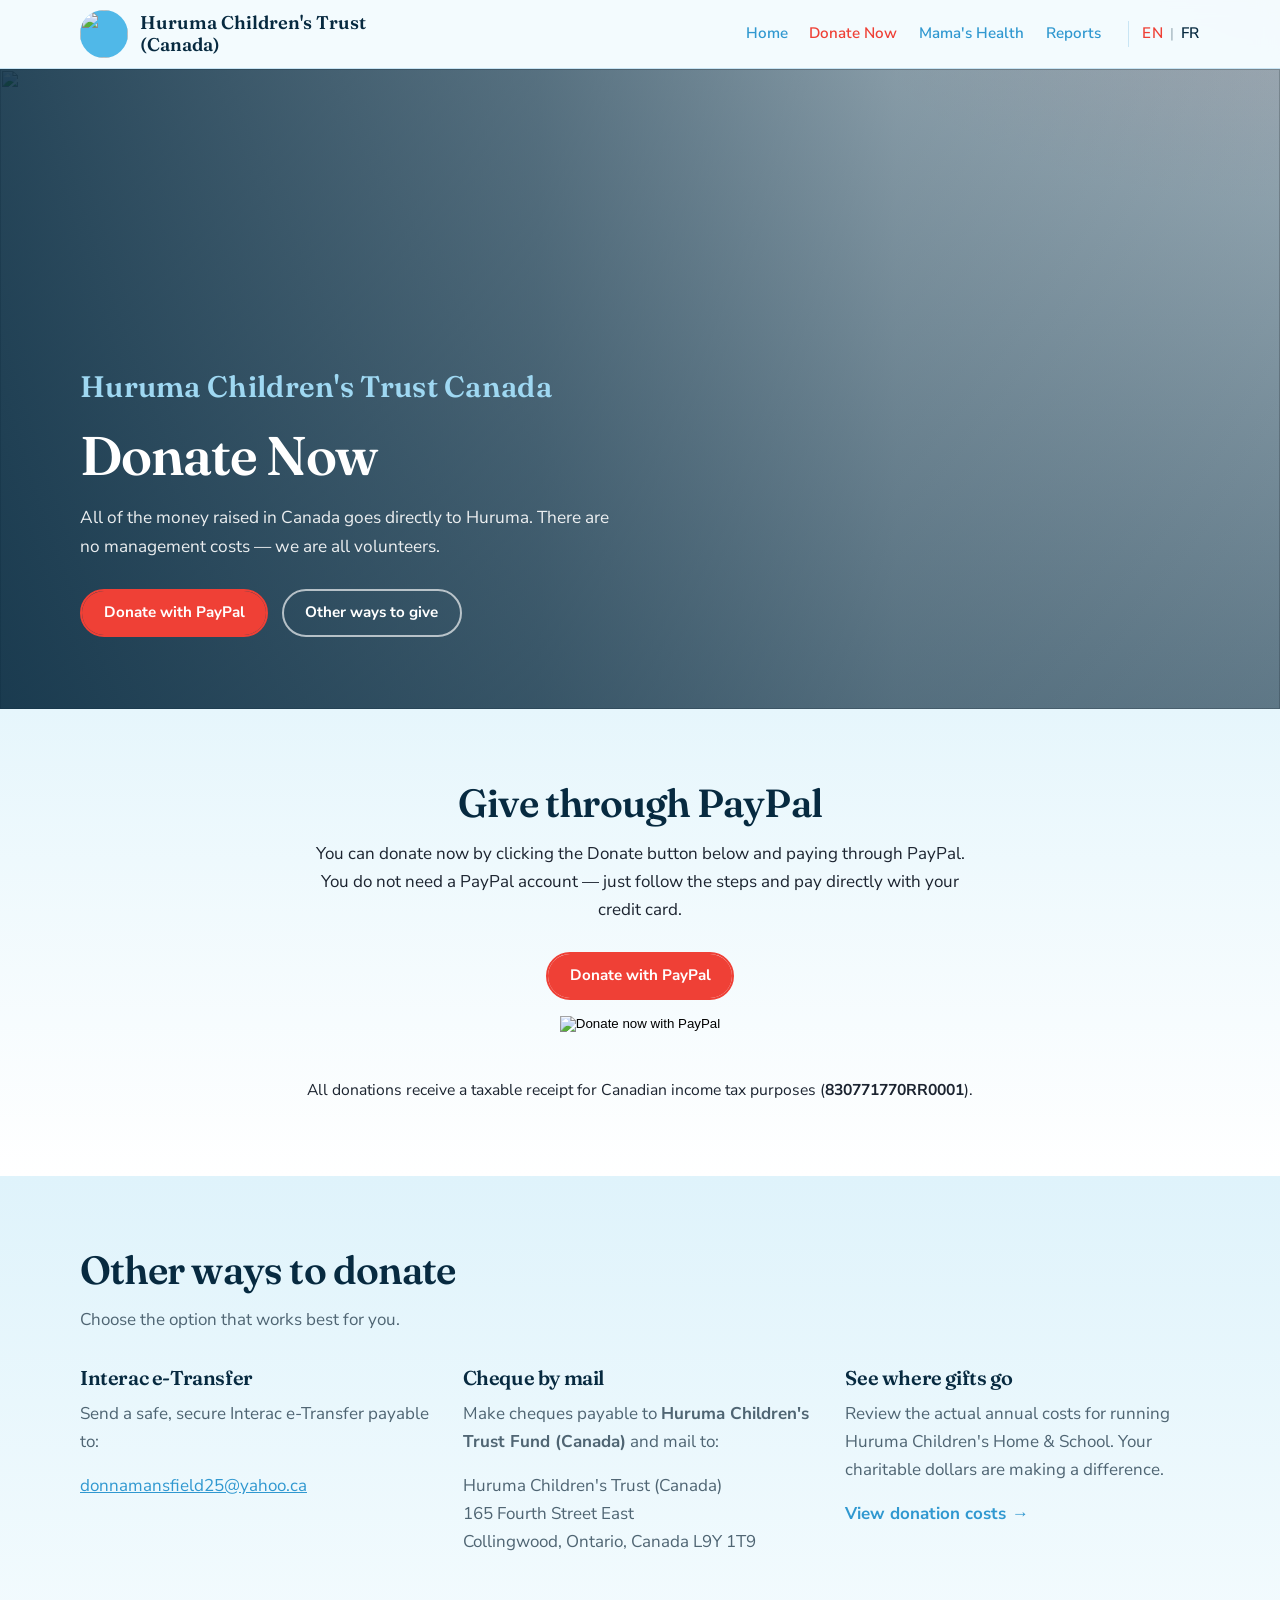
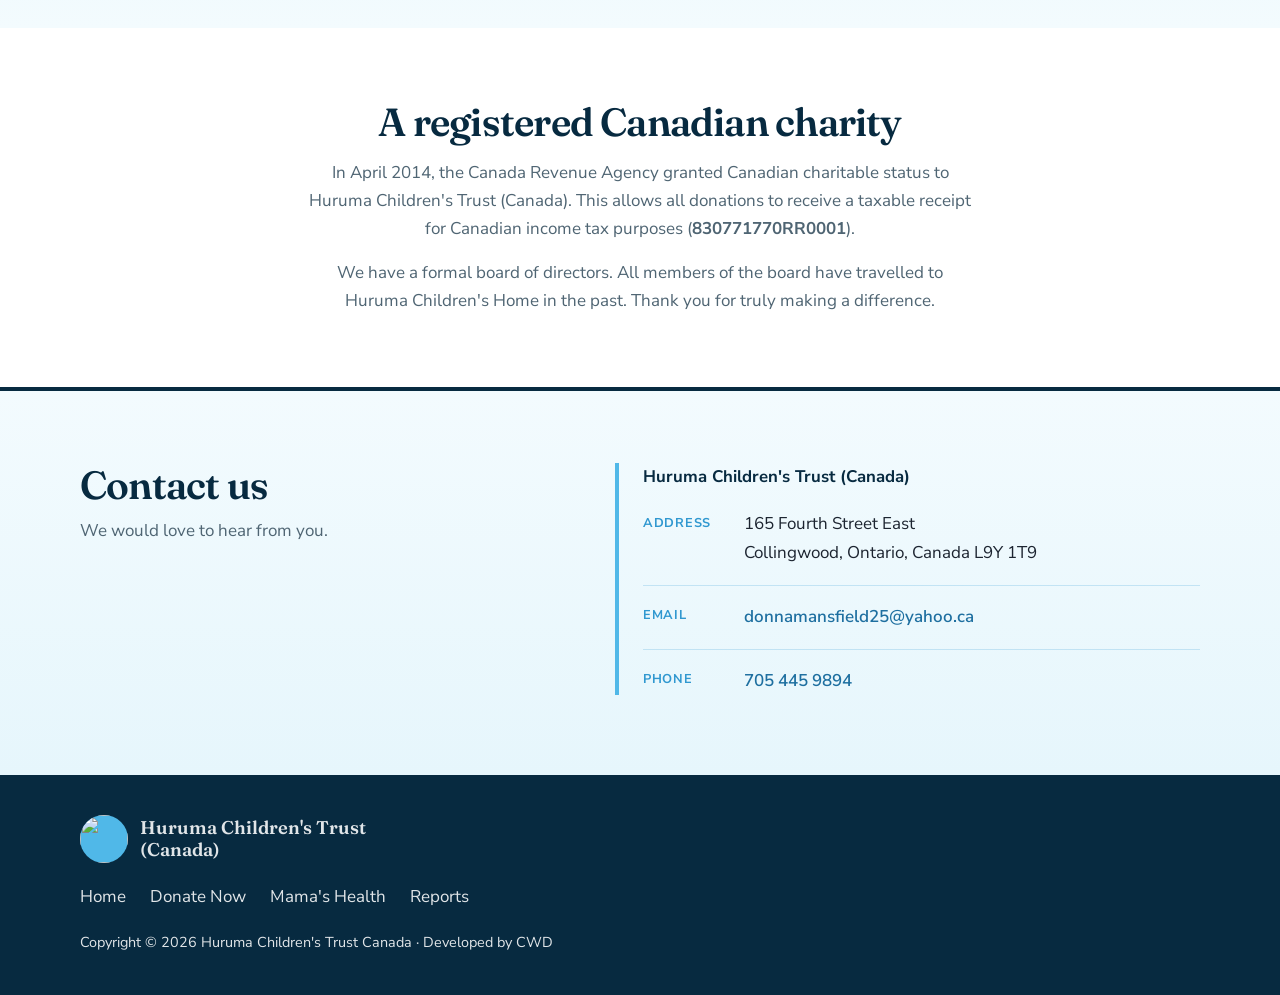
==== commit 8559fe48: "Publish board updates to live: EN/FR switch, branding, 300+, Fourth Street, costs, production robots" ====
--- a/donate-now/index.html
+++ b/donate-now/index.html
@@ -1,4 +1,4 @@
-<!DOCTYPE html>
+﻿<!DOCTYPE html>
 <html lang="en">
 <head>
   <meta charset="utf-8">
@@ -14,16 +14,16 @@
   <link rel="preconnect" href="https://fonts.googleapis.com">
   <link rel="preconnect" href="https://fonts.gstatic.com" crossorigin>
   <link href="https://fonts.googleapis.com/css2?family=Fraunces:opsz,wght@9..144,500;9..144,600;9..144,700&family=Nunito+Sans:opsz,wght@6..12,400;6..12,500;6..12,600;6..12,700&display=swap" rel="stylesheet">
-  <link rel="stylesheet" href="../styles.css?v=20261124b">
+  <link rel="stylesheet" href="../styles.css?v=20261126c">
 </head>
 <body>
   <a class="skip-link" href="#main">Skip to content</a>
 
   <header class="site-header">
     <div class="header-inner">
-      <a class="brand" href="../index.html" aria-label="Huruma Children's Trust Canada home">
+      <a class="brand" href="../index.html" aria-label="Huruma Children's Trust (Canada) home">
         <img src="https://media.cwd-cdn.com/huruma-childrens-trust-canada/images/logo.png" alt="" width="56" height="56">
-        <span>Huruma Children's Trust Canada</span>
+        <span>Huruma Children's Trust (Canada)</span>
       </a>
       <button class="nav-toggle" type="button" aria-expanded="false" aria-controls="site-nav" aria-label="Open menu">
         <span></span><span></span><span></span>
@@ -33,6 +33,11 @@
         <a href="../donate-now/" aria-current="page">Donate Now</a>
         <a href="../mamas-health/">Mama's Health</a>
         <a href="../reports-from-board-of-directors/">Reports</a>
+              <div class="lang-switch" aria-label="Language">
+          <a href="../donate-now/" hreflang="en" lang="en" aria-current="true" data-lang-link="en">EN</a>
+          <span class="lang-sep" aria-hidden="true">|</span>
+          <a href="../fr/donate.html" hreflang="fr-CA" lang="fr-CA" data-lang-link="fr">FR</a>
+        </div>
       </nav>
     </div>
   </header>
@@ -112,7 +117,7 @@
             <h3>Cheque by mail</h3>
             <p>Make cheques payable to <strong>Huruma Children's Trust Fund (Canada)</strong> and mail to:</p>
             <p>Huruma Children's Trust (Canada)<br>
-              165 4th Street East<br>
+              165 Fourth Street East<br>
               Collingwood, Ontario, Canada L9Y 1T9</p>
           </article>
           <article class="donate-way">
@@ -143,7 +148,7 @@
           <div class="contact-rows">
             <div class="contact-row">
               <span class="contact-label">Address</span>
-              <p>165 4th Street East<br>Collingwood, Ontario, Canada L9Y 1T9</p>
+              <p>165 Fourth Street East<br>Collingwood, Ontario, Canada L9Y 1T9</p>
             </div>
             <div class="contact-row">
               <span class="contact-label">Email</span>
@@ -163,7 +168,7 @@
     <div class="wrap footer-grid">
       <a class="brand brand-footer" href="../index.html">
         <img src="https://media.cwd-cdn.com/huruma-childrens-trust-canada/images/logo.png" alt="" width="48" height="48">
-        <span>Huruma Children's Trust Canada</span>
+        <span>Huruma Children's Trust (Canada)</span>
       </a>
       <nav aria-label="Footer">
         <a href="../index.html">Home</a>
--- a/styles.css
+++ b/styles.css
@@ -1,4 +1,4 @@
-:root {
+﻿:root {
   /* Logo colours: sky blue, heart red, white + dark for contrast */
   --blue: #3098d0;
   --blue-bright: #50b8e8;
@@ -193,6 +193,35 @@
   color: var(--accent);
 }
 
+
+.lang-switch {
+  display: inline-flex;
+  align-items: center;
+  gap: 0.4rem;
+  margin-left: 0.35rem;
+  padding-left: 0.85rem;
+  border-left: 1px solid var(--line);
+  font-size: 0.88rem;
+  font-weight: 700;
+  letter-spacing: 0.04em;
+}
+
+.lang-switch a {
+  text-decoration: none;
+  color: var(--dark);
+}
+
+.lang-switch a[aria-current="true"],
+.lang-switch a[aria-current="page"] {
+  color: var(--accent);
+}
+
+.lang-sep {
+  color: rgba(7, 42, 64, 0.35);
+  font-weight: 500;
+  user-select: none;
+}
+
 .nav-toggle {
   display: none;
   width: 2.5rem;
@@ -912,6 +941,17 @@
   margin-bottom: 1.5rem;
 }
 
+.costs-section-title {
+  margin: 2rem 0 0.85rem;
+  font-size: clamp(1.25rem, 2vw, 1.5rem);
+}
+
+.costs-table tr.costs-total th,
+.costs-table tr.costs-total td {
+  font-weight: 700;
+  background: rgba(15, 52, 80, 0.08);
+}
+
 .costs-table-wrap {
   overflow-x: auto;
   border-radius: var(--radius-photo);
@@ -1276,6 +1316,21 @@
 }
 
 @media (max-width: 760px) {
+  .lang-switch {
+    margin-left: 0;
+    margin-top: 0.35rem;
+    padding-left: 0;
+    padding-top: 0.75rem;
+    border-left: 0;
+    border-top: 1px solid var(--line);
+    width: 100%;
+  }
+
+  .lang-switch a {
+    border-bottom: 0;
+    padding: 0.35rem 0;
+  }
+
   .nav-toggle {
     display: inline-block;
   }
@@ -1318,3 +1373,43 @@
     max-width: 12rem;
   }
 }
+
+
+.footer-social {
+  display: flex;
+  flex-direction: column;
+  align-items: center;
+  gap: 0.65rem;
+}
+
+.footer-social-label {
+  margin: 0;
+  font-size: 0.9rem;
+  letter-spacing: 0.01em;
+  color: rgba(255, 255, 255, 0.72);
+}
+
+.footer-social-links {
+  display: flex;
+  flex-wrap: wrap;
+  justify-content: center;
+  gap: 0.85rem;
+}
+
+.social-link {
+  display: inline-flex;
+  align-items: center;
+  justify-content: center;
+  width: 2.75rem;
+  height: 2.75rem;
+  border-radius: 50%;
+  color: #fff;
+  transition: filter 0.2s ease, transform 0.2s ease;
+}
+
+.social-link--web { background: var(--blue, #1d6fa5); }
+.social-link--instagram { background: linear-gradient(45deg, #f09433 0%, #e6683c 25%, #dc2743 50%, #cc2366 75%, #bc1888 100%); }
+.social-link--facebook { background: #1877f2; }
+.social-link--youtube { background: #ff0000; }
+.social-link svg { width: 1.2rem; height: 1.2rem; display: block; }
+.social-link:hover { filter: brightness(1.12); transform: translateY(-2px); }
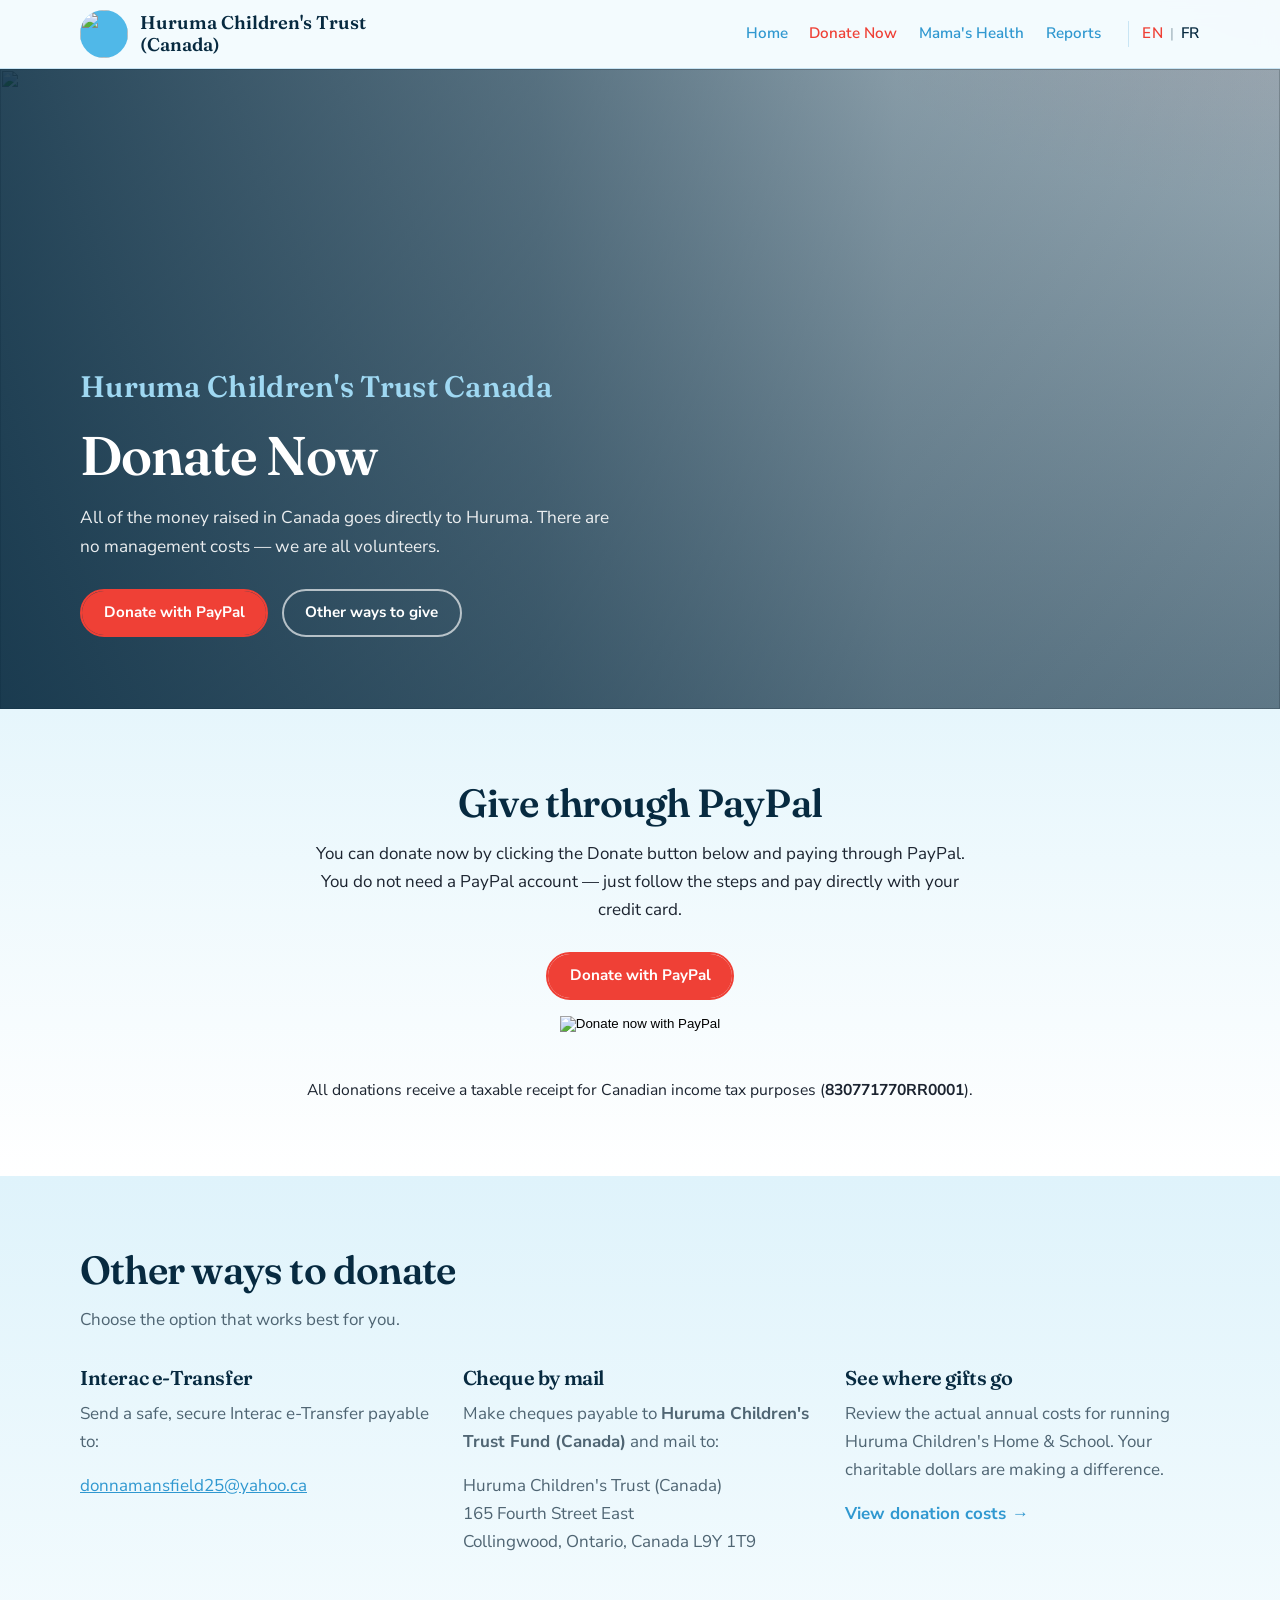
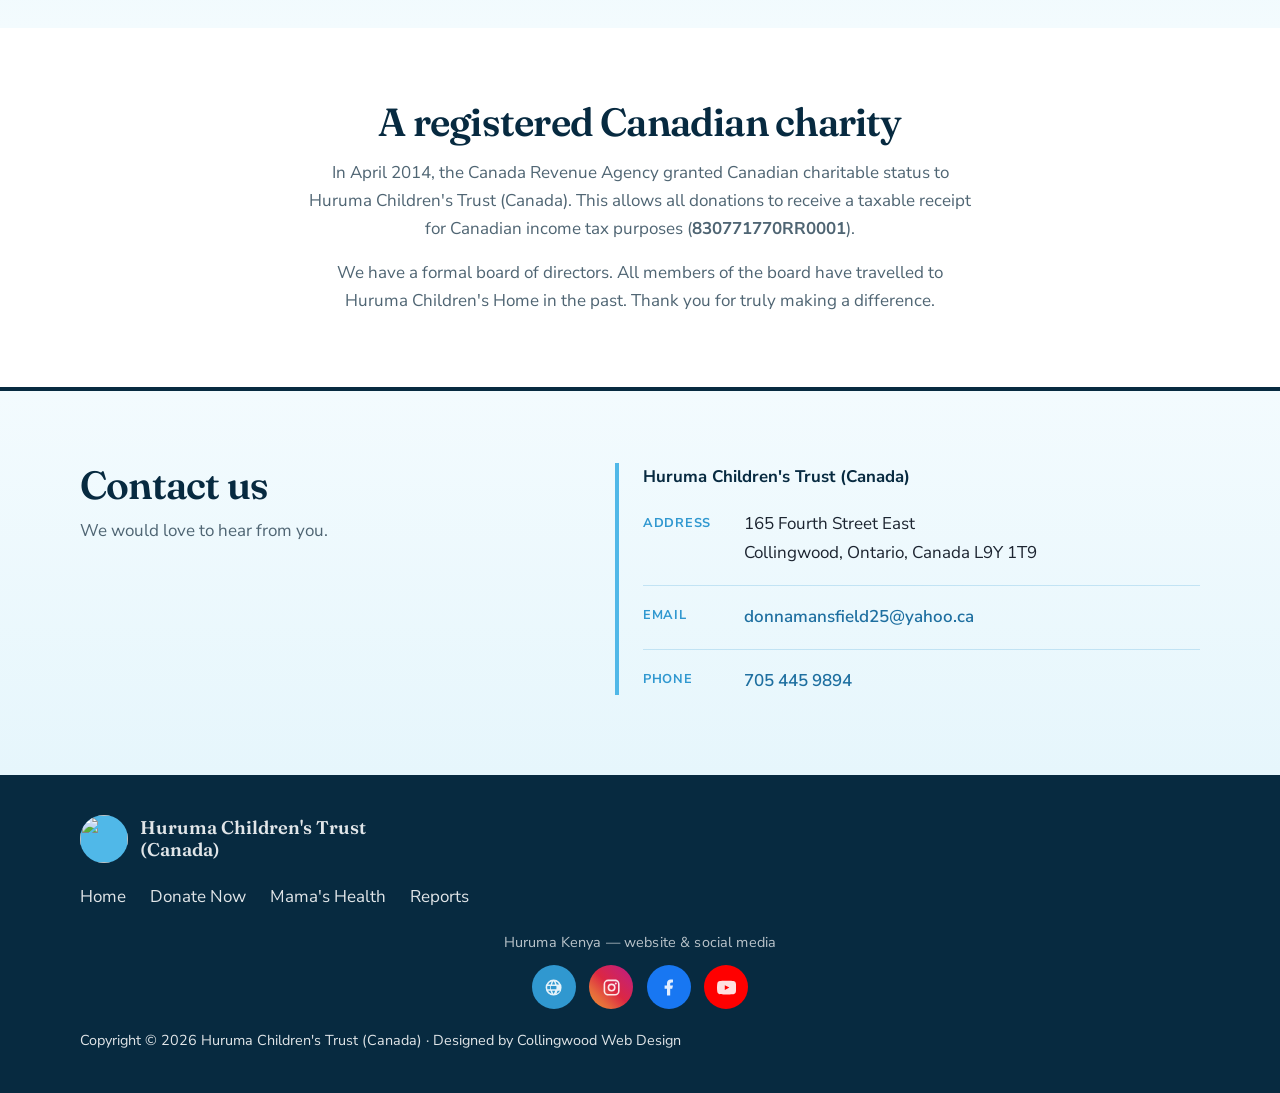
==== commit 1e0db32a: "Finish live sync: Ways to help CTA buttons, Mama Amazon book, Kenya footers on interior pages. Co-au" ====
--- a/donate-now/index.html
+++ b/donate-now/index.html
@@ -176,7 +176,24 @@
         <a href="../mamas-health/">Mama's Health</a>
         <a href="../reports-from-board-of-directors/">Reports</a>
       </nav>
-      <p class="footer-meta">Copyright © 2026 Huruma Children's Trust Canada · Developed by <a href="https://collingwoodwebdesign.com">CWD</a></p>
+      <div class="footer-social">
+        <p class="footer-social-label">Huruma Kenya — website &amp; social media</p>
+        <div class="footer-social-links" aria-label="Huruma Kenya website and social media">
+          <a class="social-link social-link--web" href="https://hurumatrustfund.org/" target="_blank" rel="noopener noreferrer" aria-label="Huruma Kenya website">
+            <svg viewBox="0 0 24 24" aria-hidden="true" focusable="false"><path fill="currentColor" d="M12 2a10 10 0 1 0 0 20 10 10 0 0 0 0-20zm6.93 6h-3.09a15.7 15.7 0 0 0-1.38-3.56A8.03 8.03 0 0 1 18.93 8zM12 4.03c.7.84 1.45 2.28 1.91 3.97h-3.82C10.55 6.31 11.3 4.87 12 4.03zM4.26 14a7.96 7.96 0 0 1 0-4h3.34a16.8 16.8 0 0 0-.16 2c0 .68.06 1.35.16 2H4.26zm.81 2h3.09c.3 1.25.76 2.45 1.38 3.56A8.03 8.03 0 0 1 5.07 16zM8.35 8H5.07a8.03 8.03 0 0 1 4.47-3.56A15.7 15.7 0 0 0 8.35 8zM12 19.97c-.7-.84-1.45-2.28-1.91-3.97h3.82c-.46 1.69-1.21 3.13-1.91 3.97zM15.4 14H8.6a14.8 14.8 0 0 1-.2-2c0-.68.07-1.35.2-2h6.8c.13.65.2 1.32.2 2s-.07 1.35-.2 2zm.14 5.56c.62-1.11 1.08-2.31 1.38-3.56h3.09a8.03 8.03 0 0 1-4.47 3.56zM16.4 14h3.34a7.96 7.96 0 0 0 0-4H16.4c.13.65.2 1.32.2 2s-.07 1.35-.2 2z"/></svg>
+          </a>
+          <a class="social-link social-link--instagram" href="https://www.instagram.com/hurumachildrenshome/" target="_blank" rel="noopener noreferrer" aria-label="Huruma Kenya Instagram">
+            <svg viewBox="0 0 24 24" aria-hidden="true" focusable="false"><path fill="currentColor" d="M7.8 2h8.4C19.4 2 22 4.6 22 7.8v8.4a5.8 5.8 0 0 1-5.8 5.8H7.8C4.6 22 2 19.4 2 16.2V7.8A5.8 5.8 0 0 1 7.8 2m-.2 2A3.6 3.6 0 0 0 4 7.6v8.8A3.6 3.6 0 0 0 7.6 20h8.8a3.6 3.6 0 0 0 3.6-3.6V7.6A3.6 3.6 0 0 0 16.4 4H7.6m9.65 1.5a1.25 1.25 0 1 1 0 2.5 1.25 1.25 0 0 1 0-2.5M12 7a5 5 0 1 1 0 10 5 5 0 0 1 0-10m0 2a3 3 0 1 0 0 6 3 3 0 0 0 0-6z"/></svg>
+          </a>
+          <a class="social-link social-link--facebook" href="https://www.facebook.com/hurumatrustfund/" target="_blank" rel="noopener noreferrer" aria-label="Huruma Kenya Facebook">
+            <svg viewBox="0 0 24 24" aria-hidden="true" focusable="false"><path fill="currentColor" d="M14 13.5h2.5l1-4H14v-2c0-1.03 0-2 2-2h1.5V2.14c-.326-.043-1.557-.14-2.857-.14C11.928 2 10 3.657 10 6.7v2.8H7v4h3V22h4v-8.5z"/></svg>
+          </a>
+          <a class="social-link social-link--youtube" href="https://www.youtube.com/user/mamazipporah" target="_blank" rel="noopener noreferrer" aria-label="Huruma Kenya YouTube">
+            <svg viewBox="0 0 24 24" aria-hidden="true" focusable="false"><path fill="currentColor" d="M23.5 6.2a3.02 3.02 0 0 0-2.12-2.14C19.54 3.5 12 3.5 12 3.5s-7.54 0-9.38.56A3.02 3.02 0 0 0 .5 6.2 31.6 31.6 0 0 0 0 12a31.6 31.6 0 0 0 .5 5.8 3.02 3.02 0 0 0 2.12 2.14c1.84.56 9.38.56 9.38.56s7.54 0 9.38-.56a3.02 3.02 0 0 0 2.12-2.14A31.6 31.6 0 0 0 24 12a31.6 31.6 0 0 0-.5-5.8zM9.75 15.02V8.98L15.5 12l-5.75 3.02z"/></svg>
+          </a>
+        </div>
+      </div>
+      <p class="footer-meta">Copyright © 2026 Huruma Children's Trust (Canada) · Designed by <a href="https://www.collingwoodwebdesign.com/">Collingwood Web Design</a></p>
     </div>
   </footer>
 
--- a/styles.css
+++ b/styles.css
@@ -447,6 +447,18 @@
   margin-top: 0.5rem;
 }
 
+.mama-actions {
+  display: flex;
+  flex-wrap: wrap;
+  align-items: center;
+  gap: 1rem 1.35rem;
+  margin-top: 0.75rem;
+}
+
+.mama-actions .text-link {
+  margin-top: 0;
+}
+
 /* Stories — interaction/content blocks, not chrome-heavy cards */
 .stories {
   padding: 4.5rem 0;
@@ -680,16 +692,13 @@
 }
 
 .way {
+  display: flex;
+  flex-direction: column;
+  align-items: center;
   text-decoration: none;
   color: inherit;
   text-align: center;
   padding: 0.5rem 0.75rem;
-  transition: transform 0.25s ease;
-}
-
-.way:hover {
-  transform: translateY(-4px);
-  color: inherit;
 }
 
 .way-icon {
@@ -703,13 +712,42 @@
 .way h3 {
   color: var(--dark);
   font-size: 1.15rem;
+  margin-bottom: 0.55rem;
 }
 
 .way p {
   color: var(--muted);
   font-size: 0.98rem;
   max-width: 22rem;
-  margin-inline: auto;
+  margin: 0 auto 1.25rem;
+}
+
+.way .btn {
+  margin-top: auto;
+}
+
+.btn-way {
+  color: var(--white);
+}
+
+.btn-way:hover {
+  color: var(--white);
+  filter: brightness(0.92);
+}
+
+.btn-way-orange {
+  background: #f99d26;
+  border-color: #f99d26;
+}
+
+.btn-way-red {
+  background: #b92529;
+  border-color: #b92529;
+}
+
+.btn-way-blue {
+  background: #3f58a6;
+  border-color: #3f58a6;
 }
 
 /* Donate band */
